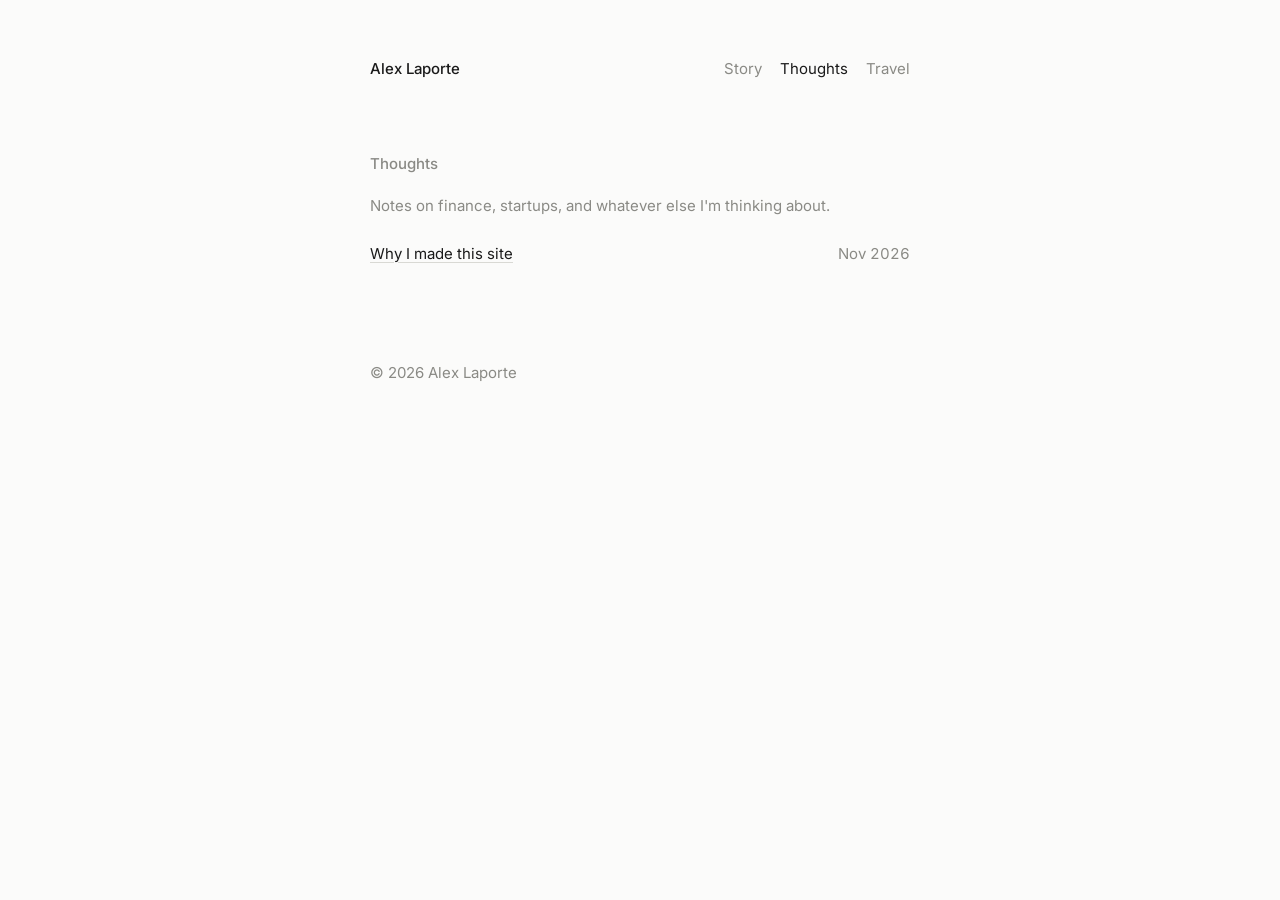
==== thoughts/index.html @ 4b8b092e "Redesign site: minimal layout with story, thoughts and travel pages Rewrite home page in a minimal t" ====
<!doctype html>
<html lang="en">
<head>
  <meta charset="utf-8">
  <meta name="viewport" content="width=device-width, initial-scale=1">
  <title>Thoughts — Alex Laporte</title>
  <link rel="preconnect" href="https://fonts.googleapis.com">
  <link rel="preconnect" href="https://fonts.gstatic.com" crossorigin>
  <link href="https://fonts.googleapis.com/css2?family=Inter:wght@400;500&display=swap" rel="stylesheet">
  <link rel="stylesheet" href="../style.css">
</head>
<body>
  <header class="wrap nav">
    <a class="name" href="../index.html">Alex Laporte</a>
    <nav>
      <a href="../story.html">Story</a>
      <a href="index.html" aria-current="page">Thoughts</a>
      <a href="../travel/index.html">Travel</a>
    </nav>
  </header>

  <main class="wrap">
    <section>
      <h2>Thoughts</h2>
      <p class="muted">Notes on finance, startups, and whatever else I'm thinking about.</p>
      <!-- New post: copy _template.html, then add a row here (newest first) -->
      <div class="row"><a href="hello.html">Why I made this site</a><span class="when">Nov 2026</span></div>
    </section>
  </main>

  <footer>
    <div class="wrap"><span>© 2026 Alex Laporte</span></div>
  </footer>
</body>
</html>
---- style.css ----
/* ---------- Theme ---------- */
:root {
  --bg: #fbfbfa;
  --text: #1a1a1a;
  --muted: #8a8a85;
  --faint: #d9d9d4;
  --tile: #ececE8;
  --max: 580px;
  --wide: 980px;
}

@media (prefers-color-scheme: dark) {
  :root {
    --bg: #111110;
    --text: #ededea;
    --muted: #85857f;
    --faint: #2c2c2a;
    --tile: #1f1f1d;
  }
}

/* ---------- Base ---------- */
* { box-sizing: border-box; }

body {
  margin: 0;
  background: var(--bg);
  color: var(--text);
  font-family: "Inter", system-ui, -apple-system, sans-serif;
  font-size: 15px;
  line-height: 1.7;
  -webkit-font-smoothing: antialiased;
}

a { color: inherit; text-decoration: underline; text-decoration-color: var(--faint); text-underline-offset: 3px; transition: text-decoration-color .15s; }
a:hover { text-decoration-color: currentColor; }

.wrap { max-width: var(--max); margin: 0 auto; padding: 0 20px; }
.wrap.wide { max-width: var(--wide); }

h1, h2, h3 { font-weight: 500; margin: 0; line-height: 1.3; }
h1 { font-size: 15px; }
h2 { font-size: 15px; color: var(--muted); margin-bottom: 20px; }
p { margin: 0 0 16px; }
.muted { color: var(--muted); }

/* ---------- Nav ---------- */
.nav {
  display: flex;
  justify-content: space-between;
  align-items: baseline;
  padding-top: 56px;
  padding-bottom: 72px;
}
.nav a { text-decoration: none; }
.nav .name { font-weight: 500; }
.nav nav { display: flex; gap: 18px; }
.nav nav a { color: var(--muted); }
.nav nav a:hover, .nav nav a[aria-current="page"] { color: var(--text); }

/* ---------- Sections ---------- */
section { margin-bottom: 64px; }
.intro p { max-width: 34em; }

/* ---------- Experience ---------- */
.list { list-style: none; margin: 0; padding: 0; }
.job { padding: 0 0 28px; }
.job-head { display: flex; justify-content: space-between; gap: 16px; margin-bottom: 4px; }
.job-head .when { color: var(--muted); white-space: nowrap; font-variant-numeric: tabular-nums; }
.job-head .role { color: var(--muted); }
.job p { margin: 0; }

/* simple rows: thoughts index, small lists */
.row { display: flex; justify-content: space-between; gap: 16px; padding: 6px 0; }
.row .when { color: var(--muted); white-space: nowrap; font-variant-numeric: tabular-nums; }

/* ---------- Post ---------- */
.post h1 { margin-bottom: 4px; }
.post .meta { color: var(--muted); margin-bottom: 40px; }
.post p, .post li { max-width: 36em; }
.post blockquote { margin: 24px 0; padding-left: 16px; border-left: 1px solid var(--faint); color: var(--muted); }
.post img { width: 100%; height: auto; margin: 16px 0; }
.back { display: inline-block; margin-top: 48px; color: var(--muted); text-decoration: none; }
.back:hover { color: var(--text); }

/* ---------- Travel ---------- */
.trip { margin-bottom: 80px; }
.trip-head { display: flex; justify-content: space-between; gap: 16px; margin-bottom: 4px; }
.trip-head .when { color: var(--muted); }
.trip > p { color: var(--muted); max-width: 34em; margin-bottom: 20px; }
.gallery { display: grid; grid-template-columns: repeat(3, 1fr); gap: 8px; }
.gallery img, .gallery .ph {
  width: 100%;
  aspect-ratio: 4 / 5;
  object-fit: cover;
  display: block;
  background: var(--tile);
  cursor: zoom-in;
}
.gallery .wide { grid-column: span 2; aspect-ratio: auto; height: 100%; }
.gallery .ph { cursor: default; display: grid; place-items: center; color: var(--muted); font-size: 13px; }

.lightbox {
  position: fixed; inset: 0; z-index: 50;
  background: color-mix(in srgb, var(--bg) 96%, transparent);
  display: none; align-items: center; justify-content: center;
  padding: 24px; cursor: zoom-out;
}
.lightbox.open { display: flex; }
.lightbox img { max-width: 100%; max-height: 100%; object-fit: contain; }

/* ---------- Footer ---------- */
footer { padding-top: 24px; padding-bottom: 56px; color: var(--muted); }
footer .wrap { display: flex; justify-content: space-between; gap: 16px; flex-wrap: wrap; }

/* ---------- Mobile ---------- */
@media (max-width: 560px) {
  .nav { flex-direction: column; gap: 6px; padding-top: 36px; padding-bottom: 48px; }
  .job-head, .trip-head, .row { flex-direction: column; gap: 0; }
  .gallery { grid-template-columns: repeat(2, 1fr); }
  .gallery .wide { grid-column: span 2; }
}
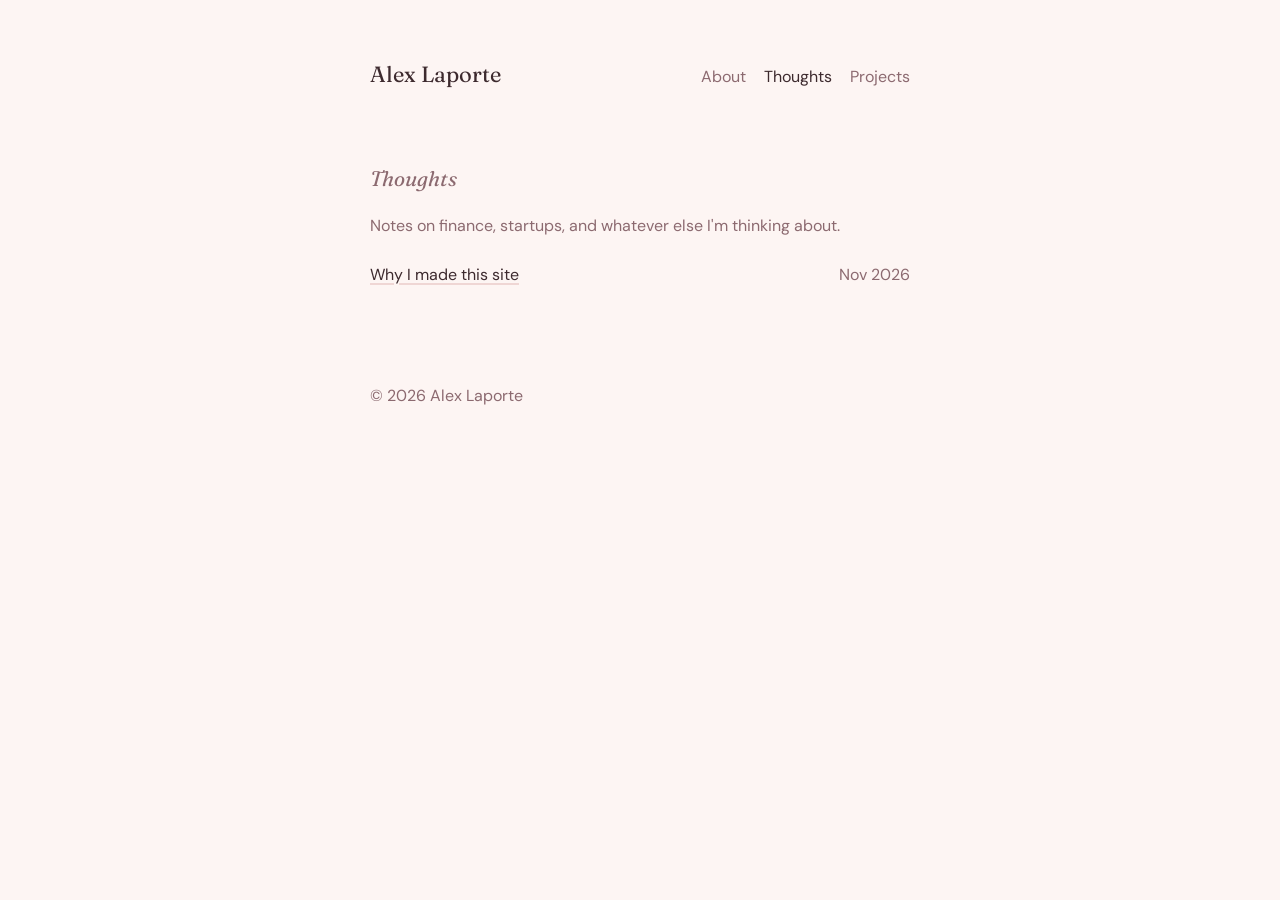
==== commit 3773321c: "Blush palette, new fonts, About and Projects pages - Light blush palette; Fraunces headings with DM " ====
--- a/thoughts/index.html
+++ b/thoughts/index.html
@@ -6,16 +6,16 @@
   <title>Thoughts — Alex Laporte</title>
   <link rel="preconnect" href="https://fonts.googleapis.com">
   <link rel="preconnect" href="https://fonts.gstatic.com" crossorigin>
-  <link href="https://fonts.googleapis.com/css2?family=Inter:wght@400;500&display=swap" rel="stylesheet">
+  <link href="https://fonts.googleapis.com/css2?family=DM+Sans:opsz,wght@9..40,400;9..40,500&family=Fraunces:ital,opsz,wght@0,9..144,400;1,9..144,400&display=swap" rel="stylesheet">
   <link rel="stylesheet" href="../style.css">
 </head>
 <body>
   <header class="wrap nav">
     <a class="name" href="../index.html">Alex Laporte</a>
     <nav>
-      <a href="../story.html">Story</a>
+      <a href="../about.html">About</a>
       <a href="index.html" aria-current="page">Thoughts</a>
-      <a href="../travel/index.html">Travel</a>
+      <a href="../projects/index.html">Projects</a>
     </nav>
   </header>
 
--- a/style.css
+++ b/style.css
@@ -1,22 +1,17 @@
 /* ---------- Theme ---------- */
+/* Blush palette, light only */
 :root {
-  --bg: #fbfbfa;
-  --text: #1a1a1a;
-  --muted: #8a8a85;
-  --faint: #d9d9d4;
-  --tile: #ececE8;
+  color-scheme: light;
+  --bg: #fdf5f3;      /* blush white */
+  --text: #3d2a2e;    /* deep plum-brown, high contrast */
+  --muted: #8c6a70;   /* dusty rose-brown */
+  --faint: #efd6d4;   /* light blush lines */
+  --tile: #f8e6e3;    /* soft pink fill */
+  --accent: #c7737f;  /* rose for hovers */
+  --serif: "Fraunces", Georgia, serif;
+  --sans: "DM Sans", system-ui, -apple-system, sans-serif;
   --max: 580px;
   --wide: 980px;
-}
-
-@media (prefers-color-scheme: dark) {
-  :root {
-    --bg: #111110;
-    --text: #ededea;
-    --muted: #85857f;
-    --faint: #2c2c2a;
-    --tile: #1f1f1d;
-  }
 }
 
 /* ---------- Base ---------- */
@@ -26,21 +21,23 @@
   margin: 0;
   background: var(--bg);
   color: var(--text);
-  font-family: "Inter", system-ui, -apple-system, sans-serif;
-  font-size: 15px;
+  font-family: var(--sans);
+  font-size: 16px;
   line-height: 1.7;
   -webkit-font-smoothing: antialiased;
 }
 
-a { color: inherit; text-decoration: underline; text-decoration-color: var(--faint); text-underline-offset: 3px; transition: text-decoration-color .15s; }
-a:hover { text-decoration-color: currentColor; }
+::selection { background: var(--faint); }
+
+a { color: inherit; text-decoration: underline; text-decoration-color: var(--faint); text-decoration-thickness: 1.5px; text-underline-offset: 3px; transition: text-decoration-color .15s, color .15s; }
+a:hover { text-decoration-color: var(--accent); }
 
 .wrap { max-width: var(--max); margin: 0 auto; padding: 0 20px; }
 .wrap.wide { max-width: var(--wide); }
 
-h1, h2, h3 { font-weight: 500; margin: 0; line-height: 1.3; }
-h1 { font-size: 15px; }
-h2 { font-size: 15px; color: var(--muted); margin-bottom: 20px; }
+h1, h2, h3 { font-family: var(--serif); font-weight: 400; margin: 0; line-height: 1.25; }
+h1 { font-size: 30px; letter-spacing: -0.01em; }
+h2 { font-size: 21px; color: var(--muted); font-style: italic; margin-bottom: 20px; }
 p { margin: 0 0 16px; }
 .muted { color: var(--muted); }
 
@@ -53,10 +50,11 @@
   padding-bottom: 72px;
 }
 .nav a { text-decoration: none; }
-.nav .name { font-weight: 500; }
+.nav .name { font-family: var(--serif); font-size: 22px; }
 .nav nav { display: flex; gap: 18px; }
 .nav nav a { color: var(--muted); }
-.nav nav a:hover, .nav nav a[aria-current="page"] { color: var(--text); }
+.nav nav a:hover { color: var(--accent); }
+.nav nav a[aria-current="page"] { color: var(--text); }
 
 /* ---------- Sections ---------- */
 section { margin-bottom: 64px; }
@@ -67,7 +65,8 @@
 .job { padding: 0 0 28px; }
 .job-head { display: flex; justify-content: space-between; gap: 16px; margin-bottom: 4px; }
 .job-head .when { color: var(--muted); white-space: nowrap; font-variant-numeric: tabular-nums; }
-.job-head .role { color: var(--muted); }
+.job-head > span:first-child { font-weight: 500; }
+.job-head .role { color: var(--muted); font-weight: 400; }
 .job p { margin: 0; }
 
 /* simple rows: thoughts index, small lists */
@@ -83,31 +82,33 @@
 .back { display: inline-block; margin-top: 48px; color: var(--muted); text-decoration: none; }
 .back:hover { color: var(--text); }
 
-/* ---------- Travel ---------- */
-.trip { margin-bottom: 80px; }
-.trip-head { display: flex; justify-content: space-between; gap: 16px; margin-bottom: 4px; }
-.trip-head .when { color: var(--muted); }
-.trip > p { color: var(--muted); max-width: 34em; margin-bottom: 20px; }
-.gallery { display: grid; grid-template-columns: repeat(3, 1fr); gap: 8px; }
-.gallery img, .gallery .ph {
-  width: 100%;
-  aspect-ratio: 4 / 5;
-  object-fit: cover;
-  display: block;
-  background: var(--tile);
-  cursor: zoom-in;
+/* ---------- Projects ---------- */
+.project { padding: 0 0 28px; }
+.project-head { display: flex; justify-content: space-between; gap: 16px; margin-bottom: 4px; }
+.project-head > :first-child { font-weight: 500; }
+.project-head .when { color: var(--muted); white-space: nowrap; }
+.project p { margin: 0; color: var(--muted); }
+.empty { background: var(--tile); padding: 28px 24px; color: var(--muted); border-radius: 4px; }
+
+/* ---------- Contact form ---------- */
+.contact { display: grid; gap: 16px; max-width: 34em; }
+.contact label { display: grid; gap: 4px; color: var(--muted); }
+.contact input, .contact textarea {
+  font: inherit; color: var(--text);
+  background: transparent;
+  border: 0; border-bottom: 1px solid var(--faint);
+  padding: 6px 0; border-radius: 0; resize: vertical;
 }
-.gallery .wide { grid-column: span 2; aspect-ratio: auto; height: 100%; }
-.gallery .ph { cursor: default; display: grid; place-items: center; color: var(--muted); font-size: 13px; }
-
-.lightbox {
-  position: fixed; inset: 0; z-index: 50;
-  background: color-mix(in srgb, var(--bg) 96%, transparent);
-  display: none; align-items: center; justify-content: center;
-  padding: 24px; cursor: zoom-out;
+.contact input:focus, .contact textarea:focus { outline: none; border-bottom-color: var(--accent); }
+.contact button {
+  justify-self: start; font: inherit; color: var(--text);
+  background: transparent; border: 1px solid var(--faint);
+  padding: 6px 18px; cursor: pointer;
 }
-.lightbox.open { display: flex; }
-.lightbox img { max-width: 100%; max-height: 100%; object-fit: contain; }
+.contact button:hover { border-color: var(--accent); color: var(--accent); }
+.contact button:disabled { opacity: .5; cursor: default; }
+.contact .form-status { margin: 0; min-height: 1.7em; }
+.contact .hp { display: none; }
 
 /* ---------- Footer ---------- */
 footer { padding-top: 24px; padding-bottom: 56px; color: var(--muted); }
@@ -116,7 +117,5 @@
 /* ---------- Mobile ---------- */
 @media (max-width: 560px) {
   .nav { flex-direction: column; gap: 6px; padding-top: 36px; padding-bottom: 48px; }
-  .job-head, .trip-head, .row { flex-direction: column; gap: 0; }
-  .gallery { grid-template-columns: repeat(2, 1fr); }
-  .gallery .wide { grid-column: span 2; }
+  .job-head, .project-head, .row { flex-direction: column; gap: 0; }
 }
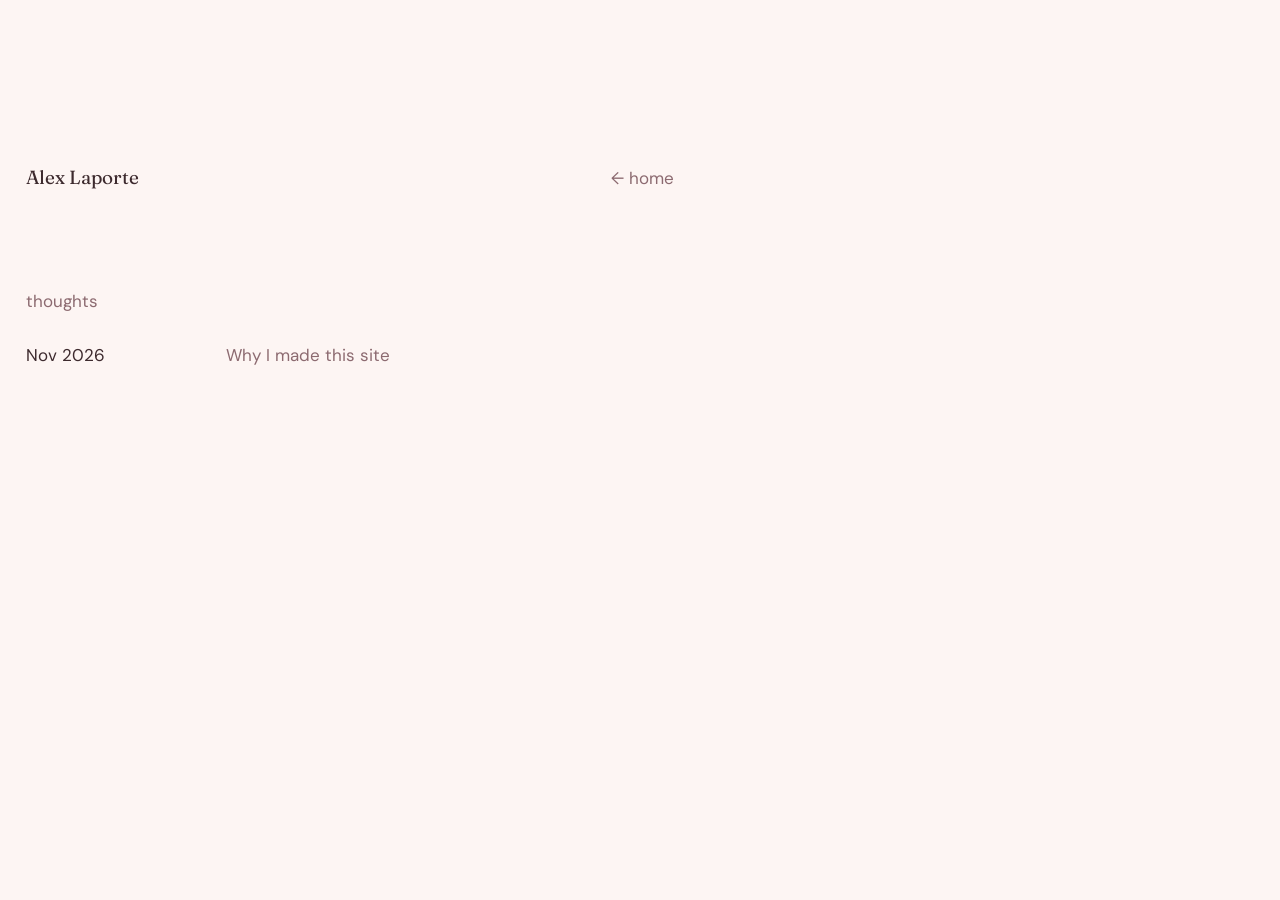
==== commit 13d23ade: "Rebuild layout in the style of jay.tel Single-page home with about, past, projects, thoughts and con" ====
--- a/thoughts/index.html
+++ b/thoughts/index.html
@@ -10,26 +10,21 @@
   <link rel="stylesheet" href="../style.css">
 </head>
 <body>
-  <header class="wrap nav">
-    <a class="name" href="../index.html">Alex Laporte</a>
-    <nav>
-      <a href="../about.html">About</a>
-      <a href="index.html" aria-current="page">Thoughts</a>
-      <a href="../projects/index.html">Projects</a>
-    </nav>
-  </header>
+  <main class="page short">
+    <header class="intro">
+      <div class="intro-top rise">
+        <a class="name" href="../index.html">Alex Laporte</a>
+        <a class="muted" href="../index.html">← home</a>
+      </div>
+    </header>
 
-  <main class="wrap">
     <section>
-      <h2>Thoughts</h2>
-      <p class="muted">Notes on finance, startups, and whatever else I'm thinking about.</p>
-      <!-- New post: copy _template.html, then add a row here (newest first) -->
-      <div class="row"><a href="hello.html">Why I made this site</a><span class="when">Nov 2026</span></div>
+      <h2 class="rise" style="--i:1">thoughts</h2>
+      <!-- New post: copy _template.html, then add a row here AND in the home page's thoughts section (newest first) -->
+      <div class="rows">
+        <a class="row rise" style="--i:2" href="hello.html"><span>Nov 2026</span><p>Why I made this site</p></a>
+      </div>
     </section>
   </main>
-
-  <footer>
-    <div class="wrap"><span>© 2026 Alex Laporte</span></div>
-  </footer>
 </body>
 </html>
--- a/style.css
+++ b/style.css
@@ -1,5 +1,5 @@
-/* ---------- Theme ---------- */
-/* Blush palette, light only */
+/* Blush palette, light only. Layout follows jay.tel: one font, one size,
+   left-aligned, lowercase section labels, two-column rows. */
 :root {
   color-scheme: light;
   --bg: #fdf5f3;      /* blush white */
@@ -10,11 +10,9 @@
   --accent: #c7737f;  /* rose for hovers */
   --serif: "Fraunces", Georgia, serif;
   --sans: "DM Sans", system-ui, -apple-system, sans-serif;
-  --max: 580px;
-  --wide: 980px;
+  --label: 180px;     /* left column width */
 }
 
-/* ---------- Base ---------- */
 * { box-sizing: border-box; }
 
 body {
@@ -22,100 +20,86 @@
   background: var(--bg);
   color: var(--text);
   font-family: var(--sans);
-  font-size: 16px;
-  line-height: 1.7;
+  font-size: 17px;
+  line-height: 1.6;
   -webkit-font-smoothing: antialiased;
 }
 
 ::selection { background: var(--faint); }
 
-a { color: inherit; text-decoration: underline; text-decoration-color: var(--faint); text-decoration-thickness: 1.5px; text-underline-offset: 3px; transition: text-decoration-color .15s, color .15s; }
-a:hover { text-decoration-color: var(--accent); }
+h1, h2, h3, p { margin: 0; font-size: inherit; font-weight: 400; }
 
-.wrap { max-width: var(--max); margin: 0 auto; padding: 0 20px; }
-.wrap.wide { max-width: var(--wide); }
+a { color: inherit; text-decoration: none; transition: color .15s; }
+a:hover { color: var(--accent); }
+.u { text-decoration: underline; text-decoration-color: var(--faint); text-decoration-thickness: 1.5px; text-underline-offset: 3px; }
+.u:hover { text-decoration-color: var(--accent); }
 
-h1, h2, h3 { font-family: var(--serif); font-weight: 400; margin: 0; line-height: 1.25; }
-h1 { font-size: 30px; letter-spacing: -0.01em; }
-h2 { font-size: 21px; color: var(--muted); font-style: italic; margin-bottom: 20px; }
-p { margin: 0 0 16px; }
 .muted { color: var(--muted); }
 
-/* ---------- Nav ---------- */
-.nav {
-  display: flex;
-  justify-content: space-between;
-  align-items: baseline;
-  padding-top: 56px;
-  padding-bottom: 72px;
+/* ---------- Page frame ---------- */
+.page {
+  max-width: 700px;
+  padding: 32vh 26px 18vh;
 }
-.nav a { text-decoration: none; }
-.nav .name { font-family: var(--serif); font-size: 22px; }
-.nav nav { display: flex; gap: 18px; }
-.nav nav a { color: var(--muted); }
-.nav nav a:hover { color: var(--accent); }
-.nav nav a[aria-current="page"] { color: var(--text); }
+.page.short { padding-top: 18vh; }
+
+/* ---------- Header ---------- */
+.intro { margin-bottom: 96px; }
+.intro-top { display: flex; justify-content: space-between; align-items: baseline; gap: 16px; }
+.name { font-family: var(--serif); font-size: 19px; }
+.time { color: var(--muted); font-variant-numeric: tabular-nums; white-space: nowrap; }
+.time::after { content: ""; display: inline-block; width: 6px; height: 6px; margin-left: 12px; border-radius: 50%; background: var(--accent); vertical-align: middle; }
 
 /* ---------- Sections ---------- */
-section { margin-bottom: 64px; }
-.intro p { max-width: 34em; }
+section { margin-bottom: 88px; }
+section > h2 { color: var(--muted); margin-bottom: 26px; }
 
-/* ---------- Experience ---------- */
-.list { list-style: none; margin: 0; padding: 0; }
-.job { padding: 0 0 28px; }
-.job-head { display: flex; justify-content: space-between; gap: 16px; margin-bottom: 4px; }
-.job-head .when { color: var(--muted); white-space: nowrap; font-variant-numeric: tabular-nums; }
-.job-head > span:first-child { font-weight: 500; }
-.job-head .role { color: var(--muted); font-weight: 400; }
-.job p { margin: 0; }
+.rows { display: grid; gap: 14px; }
+.row { display: grid; grid-template-columns: var(--label) 1fr; gap: 20px; }
+.row > :last-child { color: var(--muted); max-width: 30em; }
+a.row:hover > :first-child, .row a:hover { color: var(--accent); }
 
-/* simple rows: thoughts index, small lists */
-.row { display: flex; justify-content: space-between; gap: 16px; padding: 6px 0; }
-.row .when { color: var(--muted); white-space: nowrap; font-variant-numeric: tabular-nums; }
+.prose { color: var(--muted); max-width: 32em; }
+.prose p + p { margin-top: 14px; }
+.prose a { color: var(--text); }
+.prose a:hover { color: var(--accent); }
 
 /* ---------- Post ---------- */
-.post h1 { margin-bottom: 4px; }
-.post .meta { color: var(--muted); margin-bottom: 40px; }
-.post p, .post li { max-width: 36em; }
-.post blockquote { margin: 24px 0; padding-left: 16px; border-left: 1px solid var(--faint); color: var(--muted); }
+.post .prose { color: var(--text); }
+.post blockquote { margin: 20px 0; padding-left: 16px; border-left: 1.5px solid var(--faint); color: var(--muted); }
 .post img { width: 100%; height: auto; margin: 16px 0; }
-.back { display: inline-block; margin-top: 48px; color: var(--muted); text-decoration: none; }
-.back:hover { color: var(--text); }
-
-/* ---------- Projects ---------- */
-.project { padding: 0 0 28px; }
-.project-head { display: flex; justify-content: space-between; gap: 16px; margin-bottom: 4px; }
-.project-head > :first-child { font-weight: 500; }
-.project-head .when { color: var(--muted); white-space: nowrap; }
-.project p { margin: 0; color: var(--muted); }
-.empty { background: var(--tile); padding: 28px 24px; color: var(--muted); border-radius: 4px; }
 
 /* ---------- Contact form ---------- */
-.contact { display: grid; gap: 16px; max-width: 34em; }
-.contact label { display: grid; gap: 4px; color: var(--muted); }
+.contact { display: grid; gap: 14px; max-width: 30em; }
 .contact input, .contact textarea {
   font: inherit; color: var(--text);
   background: transparent;
-  border: 0; border-bottom: 1px solid var(--faint);
-  padding: 6px 0; border-radius: 0; resize: vertical;
+  border: 0; border-bottom: 1.5px solid var(--faint);
+  padding: 2px 0 6px; border-radius: 0; resize: vertical;
+  width: 100%;
 }
+.contact ::placeholder { color: var(--muted); opacity: .8; }
 .contact input:focus, .contact textarea:focus { outline: none; border-bottom-color: var(--accent); }
 .contact button {
   justify-self: start; font: inherit; color: var(--text);
-  background: transparent; border: 1px solid var(--faint);
-  padding: 6px 18px; cursor: pointer;
+  background: transparent; border: 0; padding: 0; cursor: pointer;
 }
-.contact button:hover { border-color: var(--accent); color: var(--accent); }
+.contact button:hover { color: var(--accent); }
 .contact button:disabled { opacity: .5; cursor: default; }
-.contact .form-status { margin: 0; min-height: 1.7em; }
+.contact .form-status { color: var(--muted); min-height: 1.6em; }
 .contact .hp { display: none; }
 
-/* ---------- Footer ---------- */
-footer { padding-top: 24px; padding-bottom: 56px; color: var(--muted); }
-footer .wrap { display: flex; justify-content: space-between; gap: 16px; flex-wrap: wrap; }
+/* ---------- Entrance ---------- */
+@media (prefers-reduced-motion: no-preference) {
+  .rise { opacity: 0; transform: translateY(6px); animation: rise .6s ease forwards; animation-delay: calc(var(--i, 0) * 60ms); }
+  @keyframes rise { to { opacity: 1; transform: none; } }
+}
 
 /* ---------- Mobile ---------- */
 @media (max-width: 560px) {
-  .nav { flex-direction: column; gap: 6px; padding-top: 36px; padding-bottom: 48px; }
-  .job-head, .project-head, .row { flex-direction: column; gap: 0; }
+  .page { padding: 20vh 20px 14vh; }
+  .intro { margin-bottom: 72px; }
+  section { margin-bottom: 64px; }
+  .row { grid-template-columns: 1fr; gap: 0; }
+  .rows { gap: 18px; }
 }
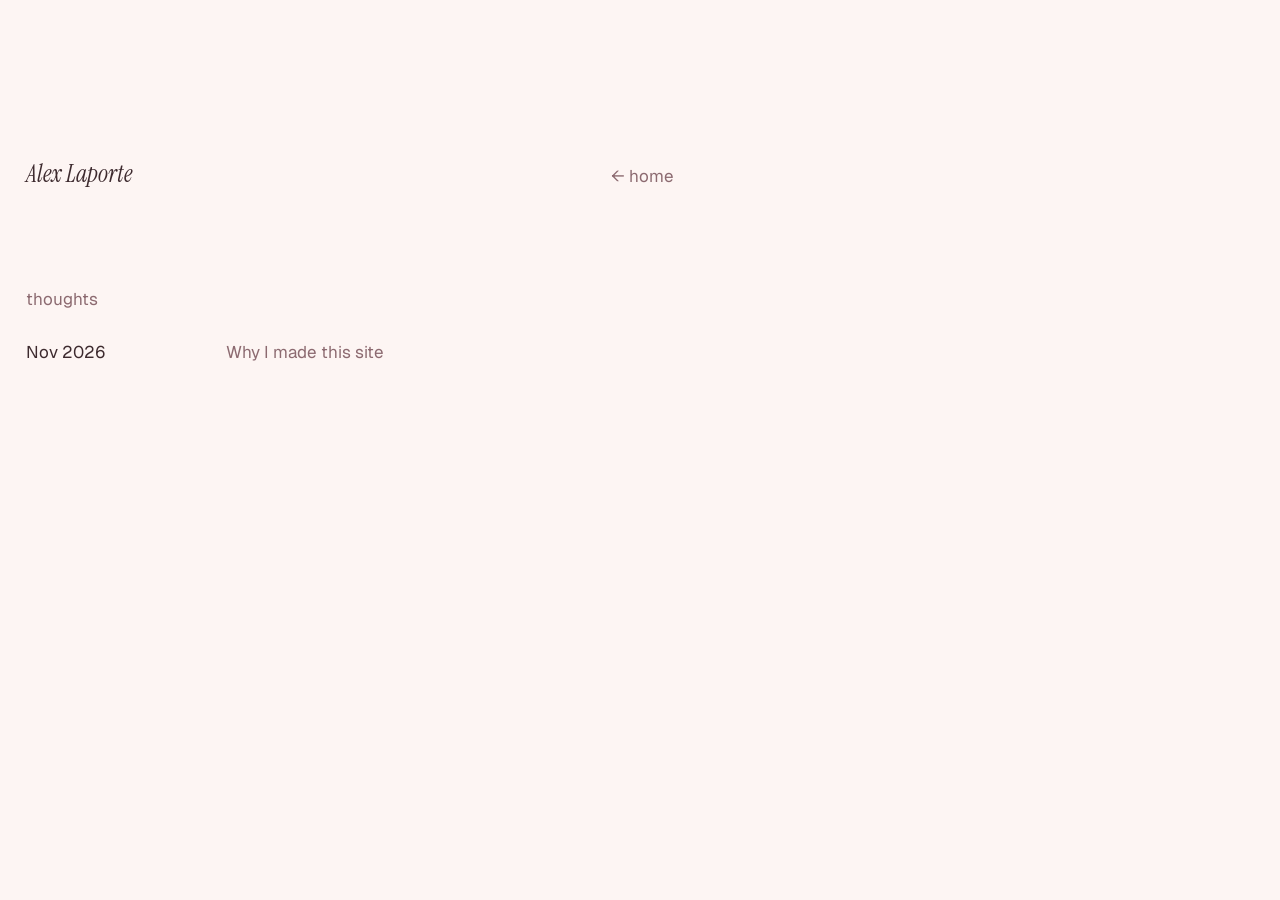
==== commit 3d46be00: "Switch fonts to Geist with Instrument Serif name Co-Authored-By: Claude Opus 5.5 <noreply@anthropic." ====
--- a/thoughts/index.html
+++ b/thoughts/index.html
@@ -6,7 +6,7 @@
   <title>Thoughts — Alex Laporte</title>
   <link rel="preconnect" href="https://fonts.googleapis.com">
   <link rel="preconnect" href="https://fonts.gstatic.com" crossorigin>
-  <link href="https://fonts.googleapis.com/css2?family=DM+Sans:opsz,wght@9..40,400;9..40,500&family=Fraunces:ital,opsz,wght@0,9..144,400;1,9..144,400&display=swap" rel="stylesheet">
+  <link href="https://fonts.googleapis.com/css2?family=Geist:wght@400;500&family=Instrument+Serif:ital@0;1&display=swap" rel="stylesheet">
   <link rel="stylesheet" href="../style.css">
 </head>
 <body>
--- a/style.css
+++ b/style.css
@@ -8,8 +8,8 @@
   --faint: #efd6d4;   /* light blush lines */
   --tile: #f8e6e3;    /* soft pink fill */
   --accent: #c7737f;  /* rose for hovers */
-  --serif: "Fraunces", Georgia, serif;
-  --sans: "DM Sans", system-ui, -apple-system, sans-serif;
+  --serif: "Instrument Serif", Georgia, serif;
+  --sans: "Geist", system-ui, -apple-system, sans-serif;
   --label: 180px;     /* left column width */
 }
 
@@ -45,8 +45,8 @@
 
 /* ---------- Header ---------- */
 .intro { margin-bottom: 96px; }
-.intro-top { display: flex; justify-content: space-between; align-items: baseline; gap: 16px; }
-.name { font-family: var(--serif); font-size: 19px; }
+.intro-top { display: flex; justify-content: space-between; align-items: baseline; gap: 16px; margin-bottom: 6px; }
+.name { font-family: var(--serif); font-style: italic; font-size: 24px; line-height: 1; }
 .time { color: var(--muted); font-variant-numeric: tabular-nums; white-space: nowrap; }
 .time::after { content: ""; display: inline-block; width: 6px; height: 6px; margin-left: 12px; border-radius: 50%; background: var(--accent); vertical-align: middle; }
 
@@ -58,6 +58,9 @@
 .row { display: grid; grid-template-columns: var(--label) 1fr; gap: 20px; }
 .row > :last-child { color: var(--muted); max-width: 30em; }
 a.row:hover > :first-child, .row a:hover { color: var(--accent); }
+.row.dated { grid-template-columns: var(--label) 1fr auto; }
+.row.dated > p { color: var(--muted); }
+.row.dated > .when { color: var(--muted); white-space: nowrap; font-variant-numeric: tabular-nums; text-align: right; }
 
 .prose { color: var(--muted); max-width: 32em; }
 .prose p + p { margin-top: 14px; }
@@ -102,4 +105,13 @@
   section { margin-bottom: 64px; }
   .row { grid-template-columns: 1fr; gap: 0; }
   .rows { gap: 18px; }
+  /* phones: company and dates on one line, description below */
+  .row.dated { grid-template-columns: 1fr auto; grid-template-areas: "co when" "desc desc"; column-gap: 12px; }
+  .row.dated > :first-child { grid-area: co; }
+  .row.dated > p { grid-area: desc; margin-top: 4px; }
+  .row.dated > .when { grid-area: when; }
 }
+
+/* Company + position stacked in the left column */
+.co { display: flex; flex-direction: column; }
+.co .role { color: var(--muted); }
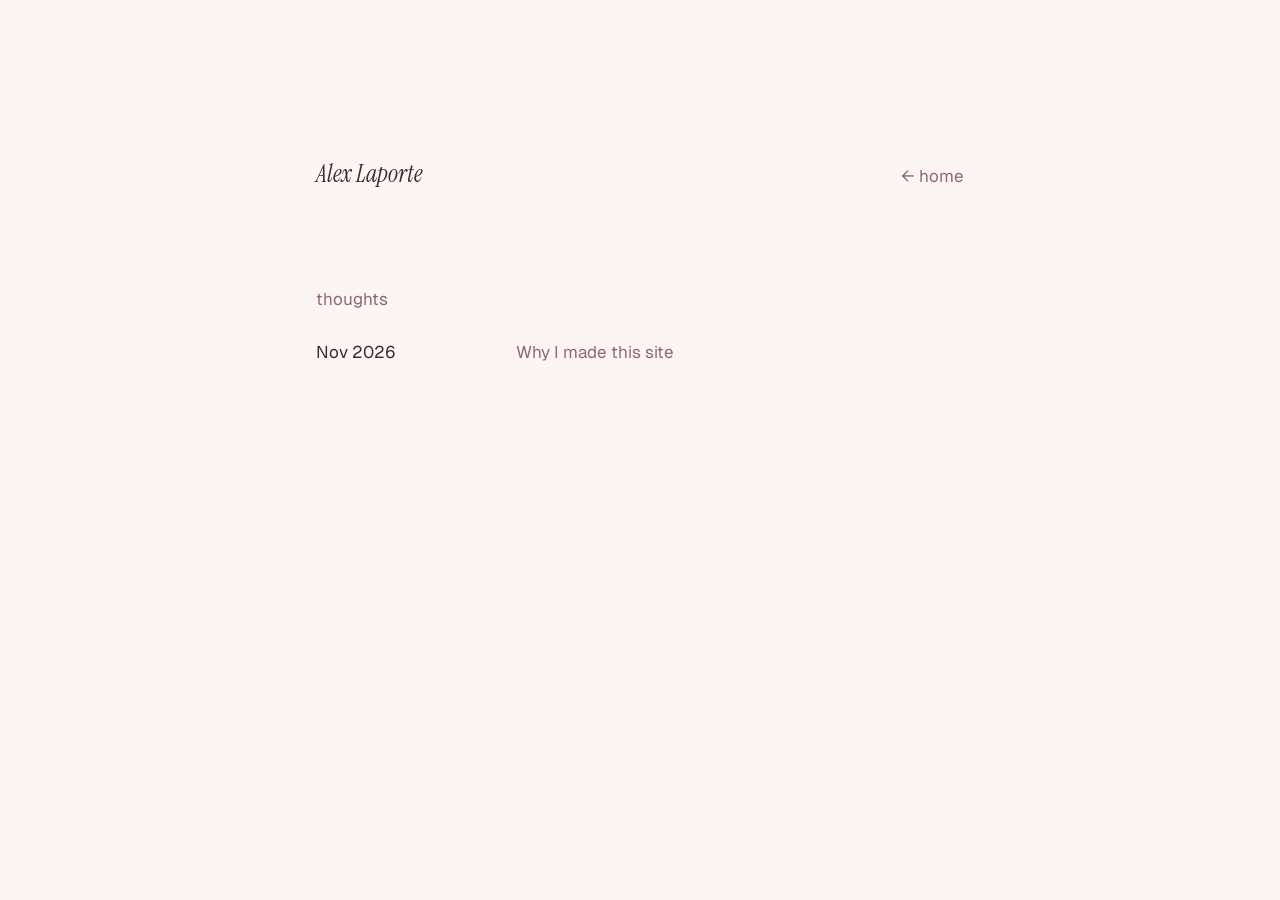
==== commit 18533370: "Bust cached stylesheet so the centred layout shows Co-Authored-By: Claude Opus 5.5 <noreply@anthropi" ====
--- a/thoughts/index.html
+++ b/thoughts/index.html
@@ -7,7 +7,7 @@
   <link rel="preconnect" href="https://fonts.googleapis.com">
   <link rel="preconnect" href="https://fonts.gstatic.com" crossorigin>
   <link href="https://fonts.googleapis.com/css2?family=Geist:wght@400;500&family=Instrument+Serif:ital@0;1&display=swap" rel="stylesheet">
-  <link rel="stylesheet" href="../style.css">
+  <link rel="stylesheet" href="../style.css?v=2">
 </head>
 <body>
   <main class="page short">
--- a/style.css
+++ b/style.css
@@ -39,6 +39,7 @@
 /* ---------- Page frame ---------- */
 .page {
   max-width: 700px;
+  margin: 0 auto;     /* centre the column on the page */
   padding: 32vh 26px 18vh;
 }
 .page.short { padding-top: 18vh; }
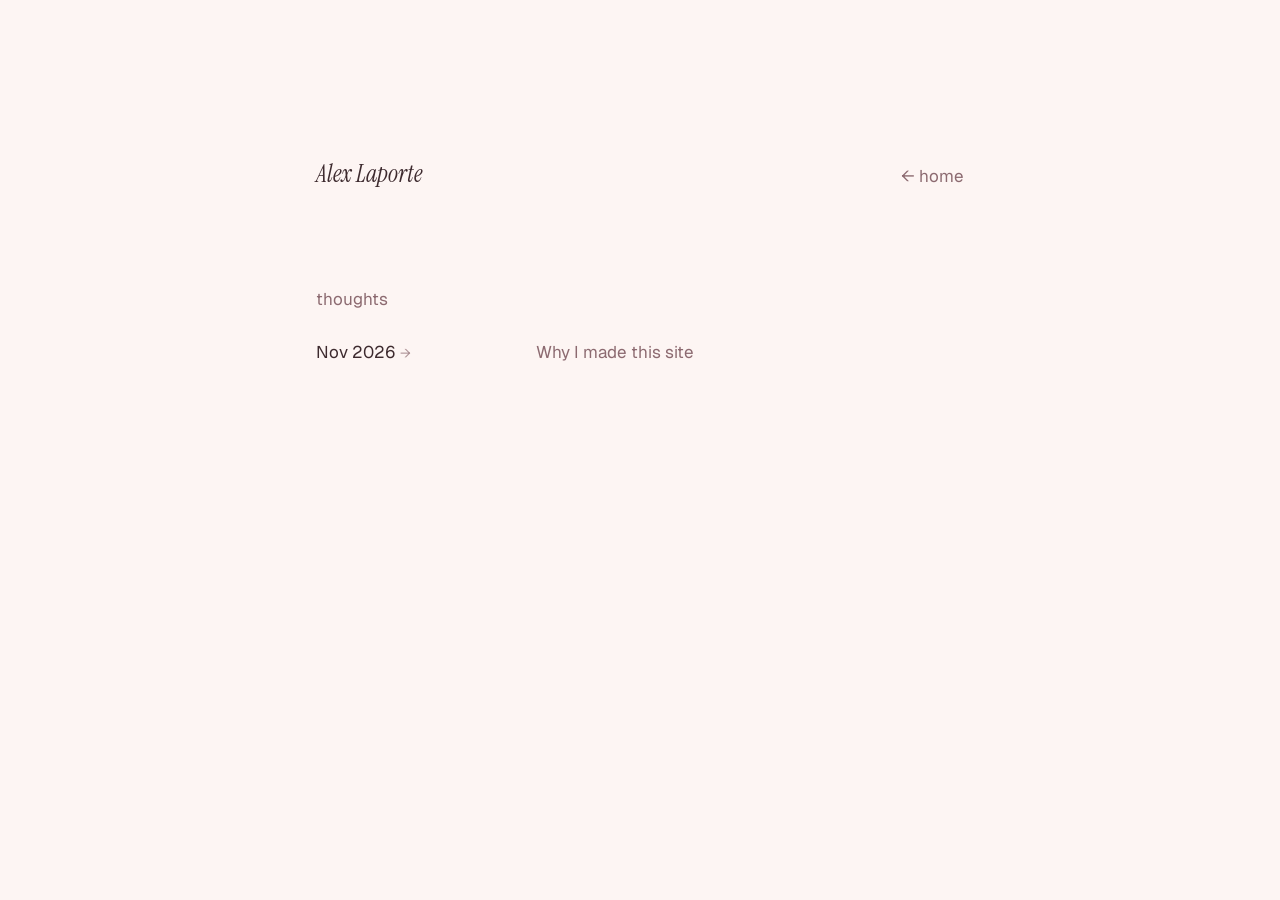
==== commit 5ec5d683: "Add small arrows to clickable links Co-Authored-By: Claude Opus 5.5 <noreply@anthropic.com>" ====
--- a/thoughts/index.html
+++ b/thoughts/index.html
@@ -7,7 +7,7 @@
   <link rel="preconnect" href="https://fonts.googleapis.com">
   <link rel="preconnect" href="https://fonts.gstatic.com" crossorigin>
   <link href="https://fonts.googleapis.com/css2?family=Geist:wght@400;500&family=Instrument+Serif:ital@0;1&display=swap" rel="stylesheet">
-  <link rel="stylesheet" href="../style.css?v=2">
+  <link rel="stylesheet" href="../style.css?v=3">
 </head>
 <body>
   <main class="page short">
--- a/style.css
+++ b/style.css
@@ -10,7 +10,7 @@
   --accent: #c7737f;  /* rose for hovers */
   --serif: "Instrument Serif", Georgia, serif;
   --sans: "Geist", system-ui, -apple-system, sans-serif;
-  --label: 180px;     /* left column width */
+  --label: 200px;     /* left column width */
 }
 
 * { box-sizing: border-box; }
@@ -113,6 +113,17 @@
   .row.dated > .when { grid-area: when; }
 }
 
+/* Small arrows mark what's clickable: ↗ opens another site, → stays on this one */
+.co a::after, .prose a::after, a.row > :first-child::after {
+  /* inline (not inline-block) so the arrow never wraps away from its word */
+  content: "→"; position: relative; left: 0; top: 0; margin-left: 4px;
+  font-size: .8em; color: var(--muted); opacity: .7;
+  transition: left .15s, top .15s, color .15s, opacity .15s;
+}
+.co a[target]::after, .prose a[target]::after, a.row[target] > :first-child::after { content: "↗"; }
+.co a:hover::after, .prose a:hover::after, a.row:hover > :first-child::after { color: var(--accent); opacity: 1; left: 2px; }
+.co a[target]:hover::after, .prose a[target]:hover::after, a.row[target]:hover > :first-child::after { top: -2px; }
+
 /* Company + position stacked in the left column */
 .co { display: flex; flex-direction: column; }
 .co .role { color: var(--muted); }
